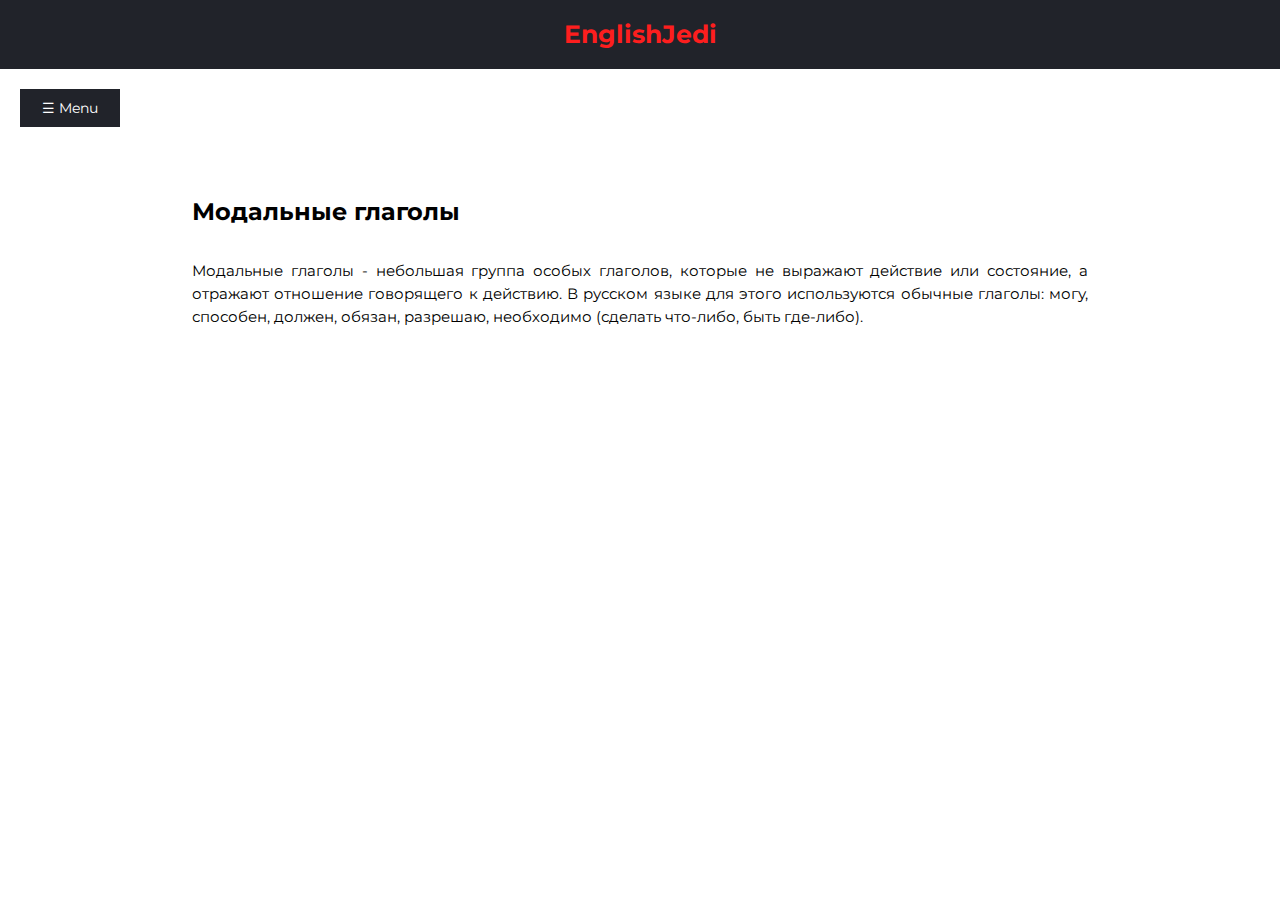
==== pages/modal.html @ f634c1a3 "init" ====
<!DOCTYPE html>
<html>
<head>
    <meta charset="utf-8">
    <meta http-equiv="X-UA-Compatible" content="IE=edge,chrome=1">
    <title>JavaJedi</title>
    <meta name="description" content="Pushy is an off-canvas navigation menu for your website.">
    <meta name="viewport" content="width=device-width, initial-scale=1, user-scalable=no">
    <link rel="shortcut icon" href="../img/favicon.ico" type="image/x-icon"/>
    <link rel="stylesheet" href="../css/normalize.css">
    <link rel="stylesheet" href="../css/demo.css">
    <link rel="stylesheet" href="../css/pushy.css">
    <link rel="stylesheet" type="text/css" href="../css/style.css">
    <script src="https://ajax.googleapis.com/ajax/libs/jquery/1.12.0/jquery.min.js"></script>
</head>
<body>

<script src="../js/menu.js"></script>

<div id="container">
    <button class="menu-btn">&#9776; Menu</button>
    <div class="content">
        <h2>Модальные глаголы</h2>
        <p>Модальные глаголы - небольшая группа особых глаголов, которые не выражают действие или состояние, а отражают
            отношение говорящего к действию. В русском языке для этого используются обычные глаголы: могу, способен,
            должен, обязан, разрешаю, необходимо (сделать что-либо, быть где-либо).</p>
    </div>
</div>

<script src="../js/pushy.min.js"></script>
</body>
</html>
---- css/demo.css ----
html, body {
  overflow-x: hidden;
}

/* Lists */
ul {
  margin: 0;
  padding: 0;
}

/* Container */
#container {
  position: relative;
  /*padding: 20px 40px;*/
  /*padding-top: 80px;*/
}

/* Menu Button */
.menu-btn {
  width: 100px;
  padding: 10px;
  background: #21232a;
  color: #FFF;
  text-align: center;
  cursor: pointer;
  border: 0px;
  outline: none;
  margin: 20px;
}
.menu-btn:hover {
  opacity: 0.6;
}

/* Header */
.site-header {
  position: fixed;
  background: #000;
  color: #FFF;
  width: 100%;
  padding: 20px 0;
  text-align: center;
  z-index: 9998;
}

/* Footer */
.site-footer {
  position: relative;
  border-top: 1px solid #EEE;
  color: #999;
  padding: 10px;
  font-size: 0.8em;
  text-align: center;
}

/*# sourceMappingURL=demo.css.map */
---- css/pushy.css ----
/*! Pushy - v1.1.0 - 2017-1-30
* Pushy is a responsive off-canvas navigation menu using CSS transforms & transitions.
* https://github.com/christophery/pushy/
* by Christopher Yee */
/* Menu Appearance */
.pushy {
  position: fixed;
  width: 200px;
  height: 100%;
  top: 0;
  z-index: 9999;
  background: #21232a;
  overflow: auto;
  -webkit-overflow-scrolling: touch;
  /* enables momentum scrolling in iOS overflow elements */
}
.pushy a {
  display: block;
  color: #b3b3b1;
  padding: 15px 30px;
  text-decoration: none;
}
.pushy a:hover {
  color: #FFF;
}
.pushy ul:first-child {
  margin-top: 10px;
}
.pushy.pushy-left {
  left: 0;
}
.pushy.pushy-right {
  right: 0;
}

.pushy-content {
  visibility: hidden;
}

/* Menu Movement */
.pushy-left {
  -webkit-transform: translate3d(-200px, 0, 0);
  -ms-transform: translate3d(-200px, 0, 0);
  transform: translate3d(-200px, 0, 0);
}

.pushy-open-left #container,
.pushy-open-left .push {
  -webkit-transform: translate3d(200px, 0, 0);
  -ms-transform: translate3d(200px, 0, 0);
  transform: translate3d(200px, 0, 0);
}

.pushy-right {
  -webkit-transform: translate3d(200px, 0, 0);
  -ms-transform: translate3d(200px, 0, 0);
  transform: translate3d(200px, 0, 0);
}

.pushy-open-right #container,
.pushy-open-right .push {
  -webkit-transform: translate3d(-200px, 0, 0);
  -ms-transform: translate3d(-200px, 0, 0);
  transform: translate3d(-200px, 0, 0);
}

.pushy-open-left .pushy,
.pushy-open-right .pushy {
  -webkit-transform: translate3d(0, 0, 0);
  -ms-transform: translate3d(0, 0, 0);
  transform: translate3d(0, 0, 0);
}
.pushy-open-left .pushy-content,
.pushy-open-right .pushy-content {
  visibility: visible;
}

/* Menu Transitions */
#container,
.pushy,
.push {
  transition: transform 0.2s cubic-bezier(0.16, 0.68, 0.43, 0.99);
}

.pushy-content {
  transition: visibility 0.2s cubic-bezier(0.16, 0.68, 0.43, 0.99);
}

/* Site Overlay */
.site-overlay {
  display: none;
}

.pushy-open-left .site-overlay,
.pushy-open-right .site-overlay {
  display: block;
  position: fixed;
  top: 0;
  right: 0;
  bottom: 0;
  left: 0;
  z-index: 9998;
  background-color: rgba(0, 0, 0, 0.5);
  -webkit-animation: fade 500ms;
  animation: fade 500ms;
}

@keyframes fade {
  0% {
    opacity: 0;
  }
  100% {
    opacity: 1;
  }
}
@-webkit-keyframes fade {
  0% {
    opacity: 0;
  }
  100% {
    opacity: 1;
  }
}
/* Submenu Appearance */
.pushy-submenu {
  /* Submenu Buttons */
  /* Submenu Icon */
}
.pushy-submenu ul {
  padding-left: 15px;
  transition: max-height 0.2s ease-in-out, visibility 0.2s ease-in-out;
}
.pushy-submenu ul .pushy-link {
  transition: opacity 0.2s ease-in-out;
}
.pushy-submenu button {
  width: 100%;
  color: #b3b3b1;
  padding: 15px 30px;
  text-align: left;
  background: transparent;
  border: 0;
  outline: none;
}
.pushy-submenu button:hover {
  color: #FFF;
}
.pushy-submenu > a,
.pushy-submenu > button {
  position: relative;
}
.pushy-submenu > a::after,
.pushy-submenu > button::after {
  content: '';
  display: block;
  height: 11px;
  width: 8px;
  position: absolute;
  top: 50%;
  right: 15px;
  background: url("../img/arrow.svg") no-repeat;
  -webkit-transform: translateY(-50%);
  -ms-transform: translateY(-50%);
  transform: translateY(-50%);
  transition: transform 0.2s;
}

/* Submenu Movement */
.pushy-submenu-closed ul {
  max-height: 0;
  overflow: hidden;
  visibility: hidden;
}
.pushy-submenu-closed .pushy-link {
  opacity: 0;
}

.pushy-submenu-open {
  /* Submenu Icon */
}
.pushy-submenu-open ul {
  max-height: 1000px;
  visibility: visible;
}
.pushy-submenu-open .pushy-link {
  opacity: 1;
}
.pushy-submenu-open a::after,
.pushy-submenu-open button::after {
  -webkit-transform: translateY(-50%) rotate(90deg);
  -ms-transform: translateY(-50%) rotate(90deg);
  transform: translateY(-50%) rotate(90deg);
}

/*# sourceMappingURL=pushy.css.map */
---- css/style.css ----
@import url('https://fonts.googleapis.com/css?family=Montserrat:300,400,500,600,700,800,900');
* {
  font-family: Montserrat,-apple-system,BlinkMacSystemFont,Segoe UI,Roboto,Oxygen,Ubuntu,Cantarell,Fira Sans,Droid Sans,Helvetica Neue,sans-serif;
  font-size: 14px;
}
body {
  margin: 0;
  padding: 0;
  font-family: sans-serif;
}
header {
  background-color: #21232a;
  padding: 1.2em;
  color: rgb(97, 218, 251);
}
h1 {
  font-size: 1.8em;
  margin: .1em;
  text-align: center;
}
h2 {
  font-size: 1.7em;
  margin: 2.1em 0 1.4em 0;
}
h3 {
  font-size: 1.4em;
  margin: 2em 0 .5em 0;
}
p {
  font-size: 1.1em;
  margin: .5em 0;
  line-height: 1.5em;
  text-align: justify;
}
li {
  text-align: justify;
  line-height: 1.5em;
}
a {
  text-decoration: none;
  outline: none;
  /*color: white;*/
}
.textlink {
  color: blue;
  text-decoration: underline;
}
mark {
  background-color: rgba(255,229,100,0.2);
}
code {
  font-family: source-code-pro,Menlo,Monaco,Consolas,Courier New,monospace;
  font-weight: lighter;
  font-size: 1em;
  background-color: #c8eef4;
  color: #004715;
}
hr {
  margin: 35px 0;
}
#welcome {
  text-align: center;
}
footer {
  height: 100px;
}
img {
  display: block;
  margin: 10px auto;
  max-width: 100%;
  height: auto;
}
td {
  padding: 5px 10px;
  border: 1px solid gray; 
}

/* --------------------- */
.container {
  display: grid;
  grid-template-columns: 200px 1fr;
}
.list {
  background-color: #2c2f36;
  height: 100vh;
}
.list li {
  padding: 5px;
  list-style-type: none;
  padding-left: 0;
}
.content {
    width: 70%;
    margin: 0 auto;
}
.decimal {
  list-style-type: decimal;
}
.pointless li {
  list-style-type: none;
  text-align: justify;
}

#jedi {
	color: #fd1e1e;
}

#jedi:hover {
	display: block;
	cursor: pointer;
	color: #FFFFFF;
	background: #232323;
	text-shadow: 0 0 5px #FFF, 0 0 10px #FFF, 0 0 15px #FFF, 0 0 20px #ff0000, 0 0 30px #ff0000, 0 0 40px #ff0000, 0 0 55px #ff0000, 0 0 75px #ff0000;
}
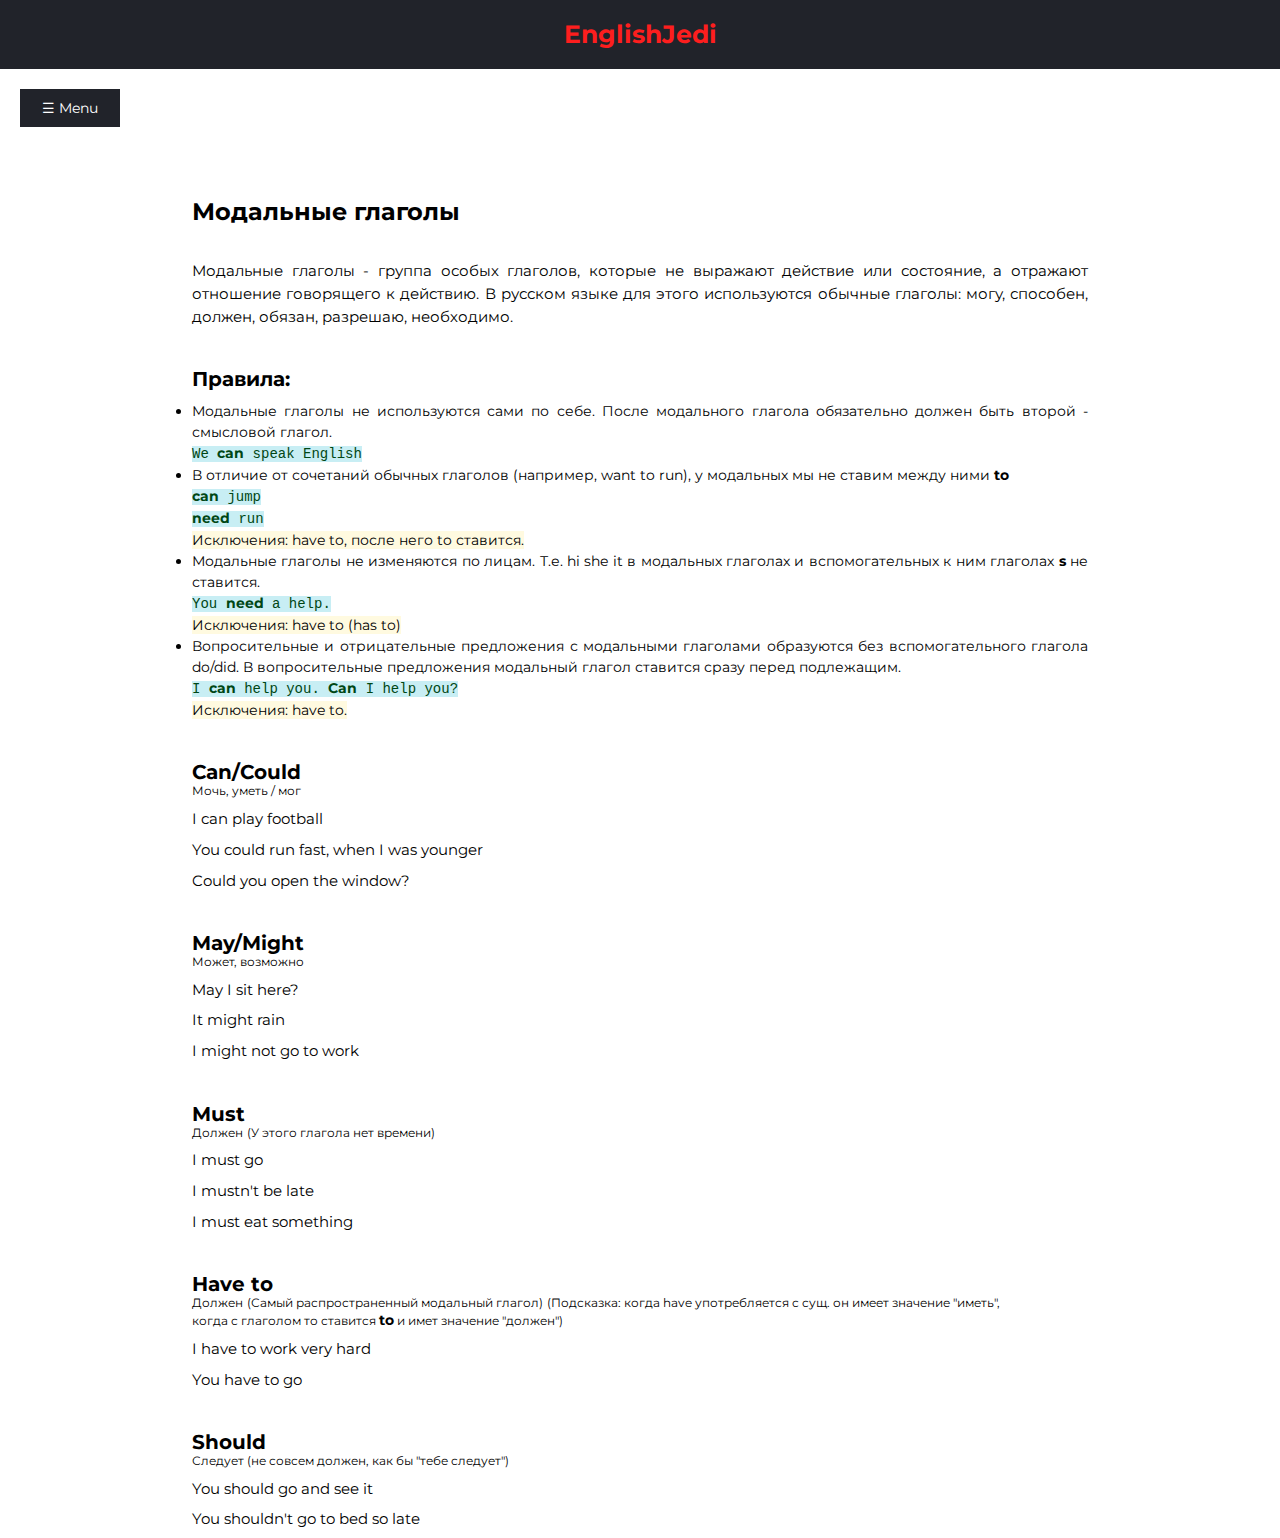
==== commit d0c76d1a: "add model verbs" ====
--- a/pages/modal.html
+++ b/pages/modal.html
@@ -21,9 +21,61 @@
     <button class="menu-btn">&#9776; Menu</button>
     <div class="content">
         <h2>Модальные глаголы</h2>
-        <p>Модальные глаголы - небольшая группа особых глаголов, которые не выражают действие или состояние, а отражают
+        <p>Модальные глаголы - группа особых глаголов, которые не выражают действие или состояние, а отражают
             отношение говорящего к действию. В русском языке для этого используются обычные глаголы: могу, способен,
-            должен, обязан, разрешаю, необходимо (сделать что-либо, быть где-либо).</p>
+            должен, обязан, разрешаю, необходимо.</p>
+        <h3>Правила: </h3>
+        <ul>
+            <li>Модальные глаголы не используются сами по себе. После модального глагола обязательно должен быть второй - смысловой глагол.<br>
+                <code>We <b>can</b> speak English</code></li>
+            <li>В отличие от сочетаний обычных глаголов (например, want to run), у модальных мы не ставим между ними <b>to</b><br>
+                <code><b>can</b> jump</code><br>
+                <code><b>need</b> run</code><br>
+                <mark>Исключения: have to, после него to ставится.</mark></li>
+            <li>Модальные глаголы не изменяются по лицам. Т.е. hi she it в модальных глаголах и вспомогательных к ним глаголах <b>s</b> не ставится.<br>
+                <code>You <b>need</b> a help.</code><br>
+                <mark>Исключения: have to (has to)</mark></li>
+            <li>Вопросительные и отрицательные предложения с модальными глаголами образуются без вспомогательного глагола do/did.
+                В вопросительные предложения модальный глагол ставится сразу перед подлежащим.<br>
+                <code>I <b>can</b> help you. <b>Can</b> I help you?</code><br>
+                <mark>Исключения: have to.</mark>
+                </li>
+        </ul>
+
+        <h4>Can/Could</h4>
+        <small>Мочь, уметь / мог</small>
+        <p>I can play football</p>
+        <p>You could run fast, when I was younger</p>
+        <p>Could you open the window?</p>
+
+        <h4>May/Might</h4>
+        <small>Может, возможно</small>
+        <p>May I sit here?</p>
+        <p>It might rain</p>
+        <p>I might not go to work</p>
+
+        <h4>Must</h4>
+        <small>Должен</small>
+        <small>(У этого глагола нет времени)</small>
+        <p>I must go</p>
+        <p>I mustn't be late</p>
+        <p>I must eat something</p>
+        <p></p>
+
+        <h4>Have to</h4>
+        <small>Должен</small>
+        <small>(Самый распространенный модальный глагол)</small>
+        <small>(Подсказка: когда have употребляется с сущ. он имеет значение "иметь", <br>
+            когда с глаголом то ставится <b>to</b> и имет значение "должен")</small>
+        <p>I have to work very hard</p>
+        <p>You have to go</p>
+
+        <h4>Should</h4>
+        <small>Следует (не совсем должен, как бы "тебе следует")</small>
+        <p>You should go and see it</p>
+        <p>You shouldn't go to bed so late</p>
+        <p></p>
+        <p></p>
     </div>
 </div>
 
--- a/css/style.css
+++ b/css/style.css
@@ -25,6 +25,13 @@
 h3 {
   font-size: 1.4em;
   margin: 2em 0 .5em 0;
+}
+h4 {
+  font-size: 1.4em;
+  margin: 2em 0 -.15em 0;
+}
+small {
+  font-size: .85em;
 }
 p {
   font-size: 1.1em;
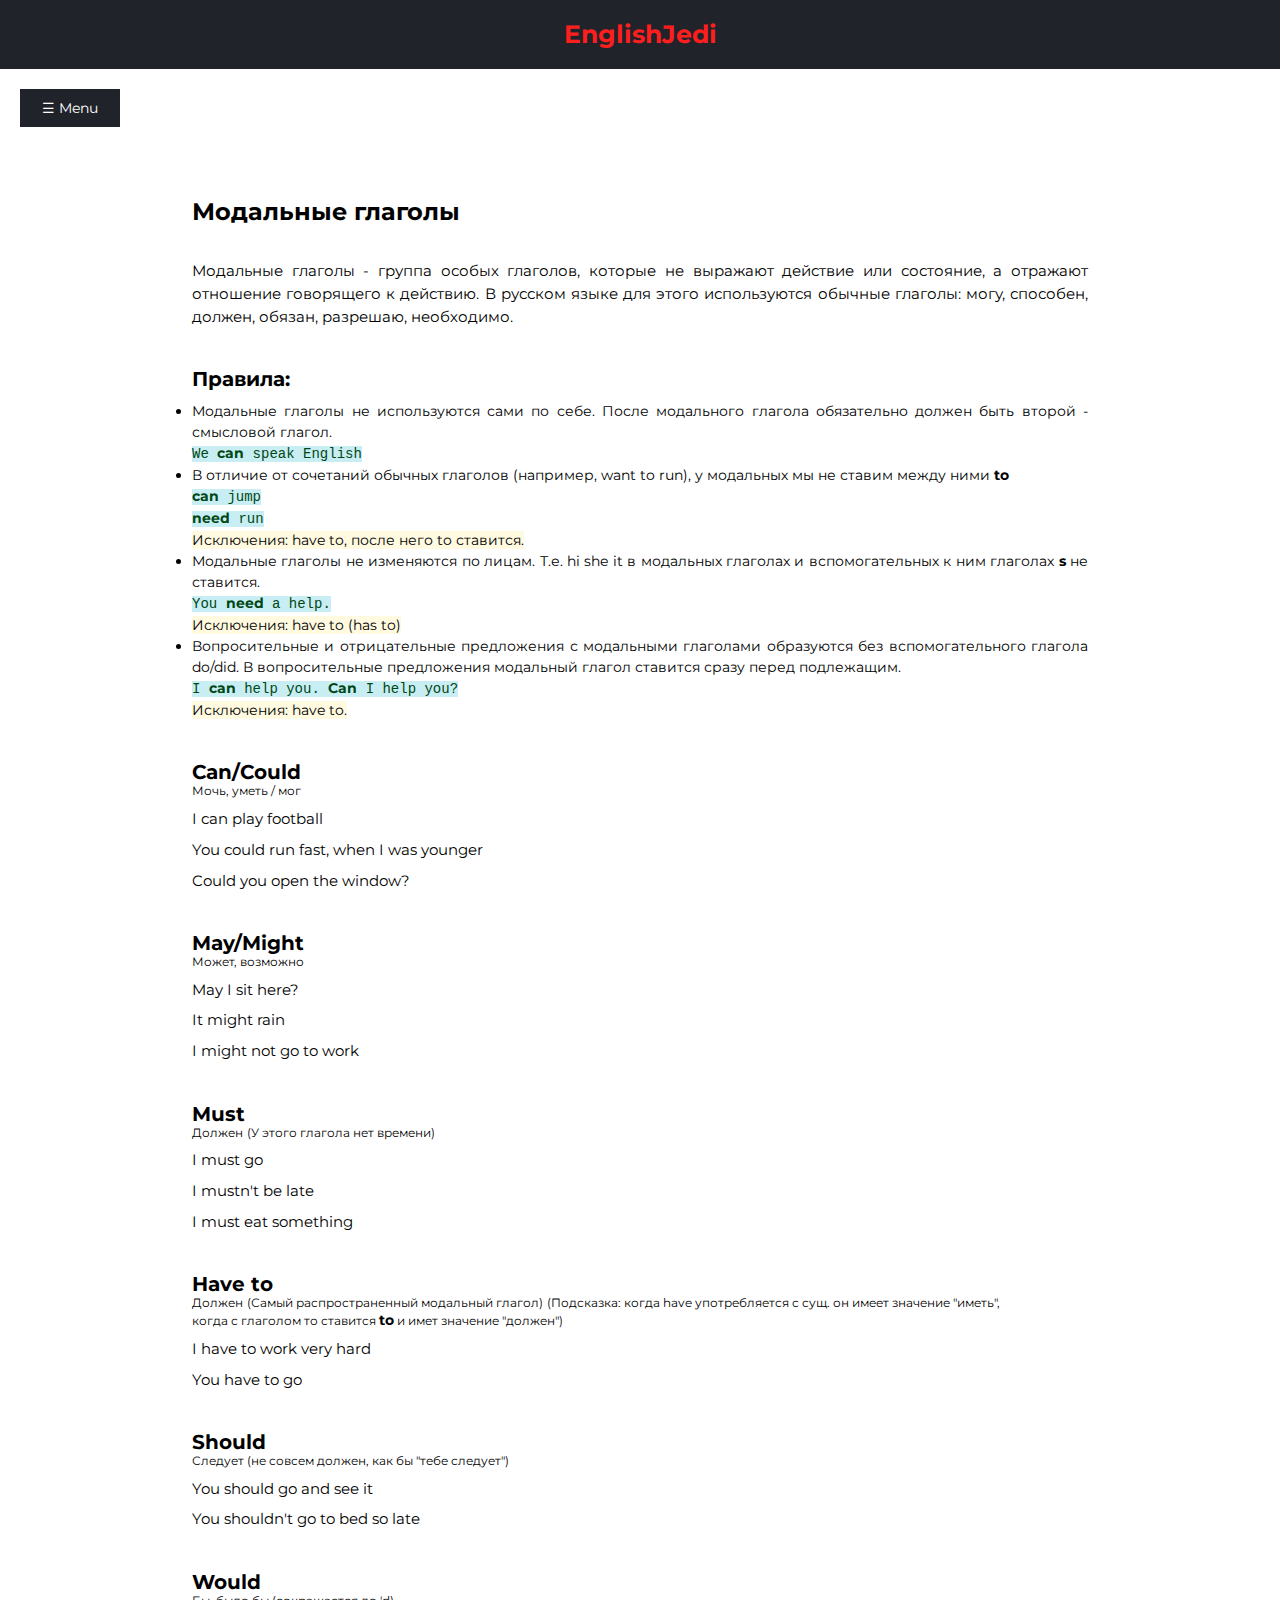
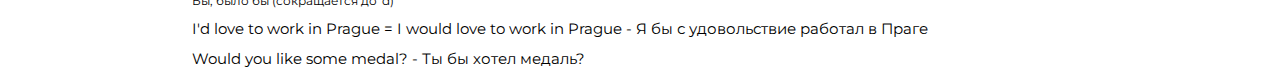
==== commit f21fd76a: "add fun" ====
--- a/pages/modal.html
+++ b/pages/modal.html
@@ -16,6 +16,7 @@
 <body>
 
 <script src="../js/menu.js"></script>
+<header><a href="../index.html"><h1 id="jedi">EnglishJedi</h1></a></header>
 
 <div id="container">
     <button class="menu-btn">&#9776; Menu</button>
@@ -60,7 +61,6 @@
         <p>I must go</p>
         <p>I mustn't be late</p>
         <p>I must eat something</p>
-        <p></p>
 
         <h4>Have to</h4>
         <small>Должен</small>
@@ -74,8 +74,11 @@
         <small>Следует (не совсем должен, как бы "тебе следует")</small>
         <p>You should go and see it</p>
         <p>You shouldn't go to bed so late</p>
-        <p></p>
-        <p></p>
+
+        <h4>Would</h4>
+        <small>Бы, было бы (сокращается до 'd)</small>
+        <p>I'd love to work in Prague = I would love to work in Prague - Я бы с удовольствие работал в Праге</p>
+        <p>Would you like some medal? - Ты бы хотел медаль?</p>
     </div>
 </div>
 
